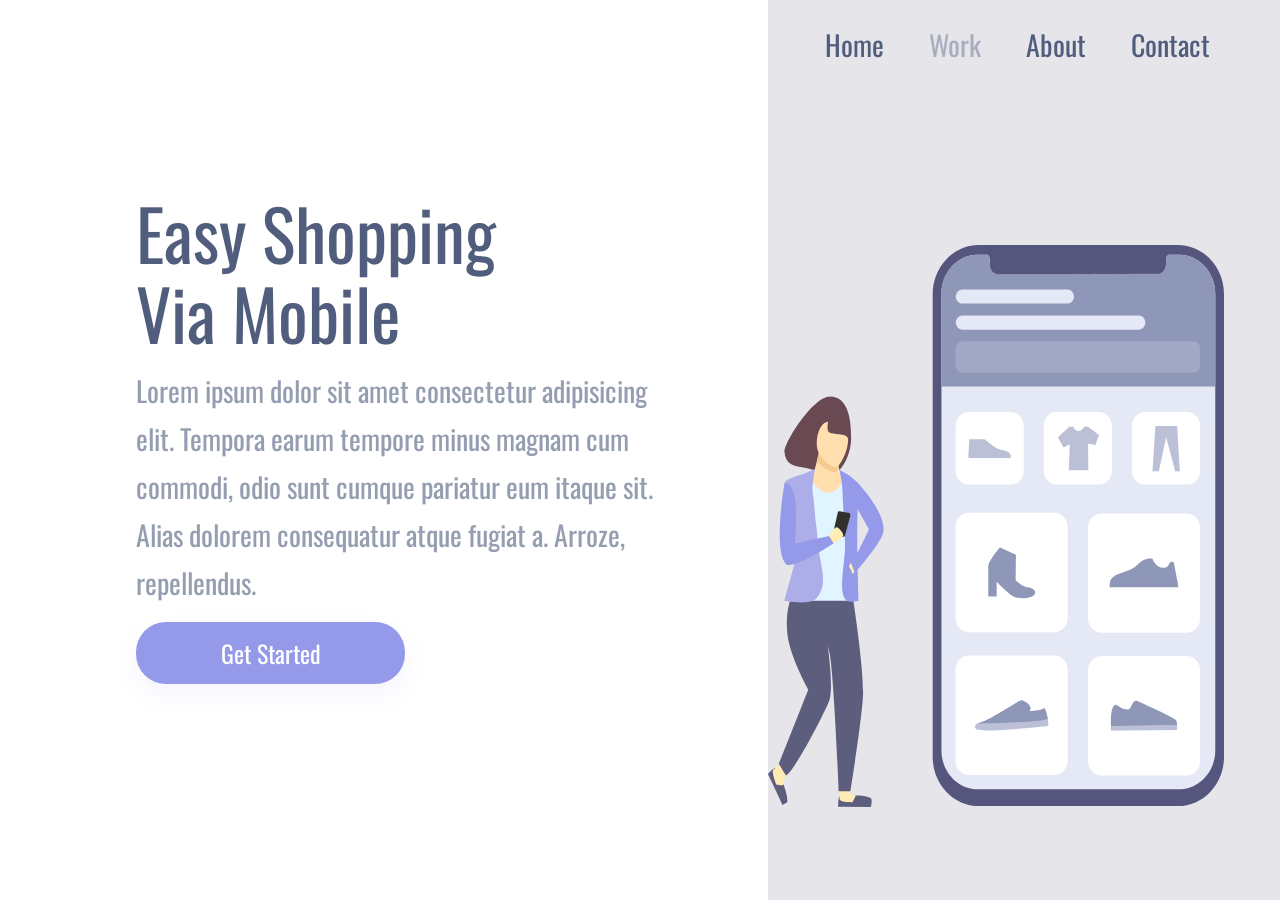
==== index.html @ 4a395b1f "mudar nome arquivo .html para index" ====
<!DOCTYPE html>
<html lang="pt-br">
<head>
    <meta charset="UTF-8">
    <meta name="viewport" content="width=device-width, initial-scale=1.0">
    <link rel="stylesheet" href="projeto.css">
    <title>Projeto Responsivo DEVCLUB</title>
</head>
<body>
    <div class="container">
        <section class="sec-left">
            <h1>Easy Shopping Via Mobile</h1>
            <p>Lorem ipsum dolor sit amet consectetur adipisicing elit. Tempora earum tempore minus magnam cum commodi, odio
            sunt cumque pariatur eum itaque sit. Alias dolorem consequatur atque fugiat a. Arroze, repellendus.</p>
            <button>Get Started</button>
        </section>
        <section class="sec-right">
            <header>
                <a href="">Home</a>
                <a href="">Work</a>
                <a href="">About</a>
                <a href="">Contact</a>
            </header>
            <img src="Illustration-3-3.svg" alt="logo">
        </section>
    </div>
</body>
</html>
---- projeto.css ----
@import url('https://fonts.googleapis.com/css2?family=Oswald:wght@200..700&display=swap');

* {
    margin: 0;
    padding: 0;
    box-sizing: border-box;
    font-family: "Oswald", sans-serif;
    text-decoration: none;
    font-weight: 400;
}

.container {
    height: 100vh;
    width: 100vw;
}

.sec-left {
    display: inline-block;
    width: 60%;
    padding-left: 136px;
    margin-top: 15%;
}


.sec-right {
    display: inline-block;
    background-color: rgba(93, 93, 125, 0.16);
    height: 100vh;
    width: 40%;
    position: absolute;
}

h1 {
    font-size: 70px;
    line-height: 80px;
    color: #505d7d;
    width: 368px;
}

p {
    font-size: 28px;
    line-height: 48px;
    color: #505d7d;
    opacity: 0.6;
    margin: 15px 0;
    width: 540px;
}

button {
    width: 269px;
    height: 62px;
    background: #9499ea;
    box-shadow: 0px 10px 24px rgba(148, 143, 234, 0.0979959);
    border: none;
    border-radius: 30px;
    color: white;
    text-align: center;
    font-size: 24px;
    line-height: 36px;
    cursor: pointer;
}

button:hover {
    opacity: .8;
}

button:active {
    opacity: .5;
}

a {
    font-size: 28px;
    line-height: 41px;
    color: #505d7d;
    margin-right: 41px;
    cursor: pointer;
}

a:nth-child(2) {
    opacity: 0.4;
}

a:hover {
    opacity: 0.4;
}

a:active {
    opacity: 0.8;
}

header {
    margin: 24px 0 0 57px;
}

img {
    width: 456px;
    height: 562px;
    position: relative;
    top: 20%;
}

@media screen and (max-width: 1100px) {
    .sec-left {
        width: 100%;
        height: 50%;
        padding: 0;
        margin: 0;
    }

    .sec-right {
        display: block;
        height: auto;
        width: 100%;
        position: static;
        padding: 40px;
    }

    img {
        position: static;
        max-width: 90%;
    }

    header {
        display: none;
    }

    h1 {
        font-size: 36px;
        line-height: 52px;
        width: auto;
        margin: 58px 50px 0 50px;
        text-align: center;
    }

    p {
        margin: 15px 40px;
        width: auto;
        text-align: center;
        font-size: 14px;
        line-height: 24px;
    }

    button {
        display: block;
        margin: 0 auto;
    }
}

@media screen and (max-width: 376px) {
    .sec-left {
        height: 55%;
    }
}
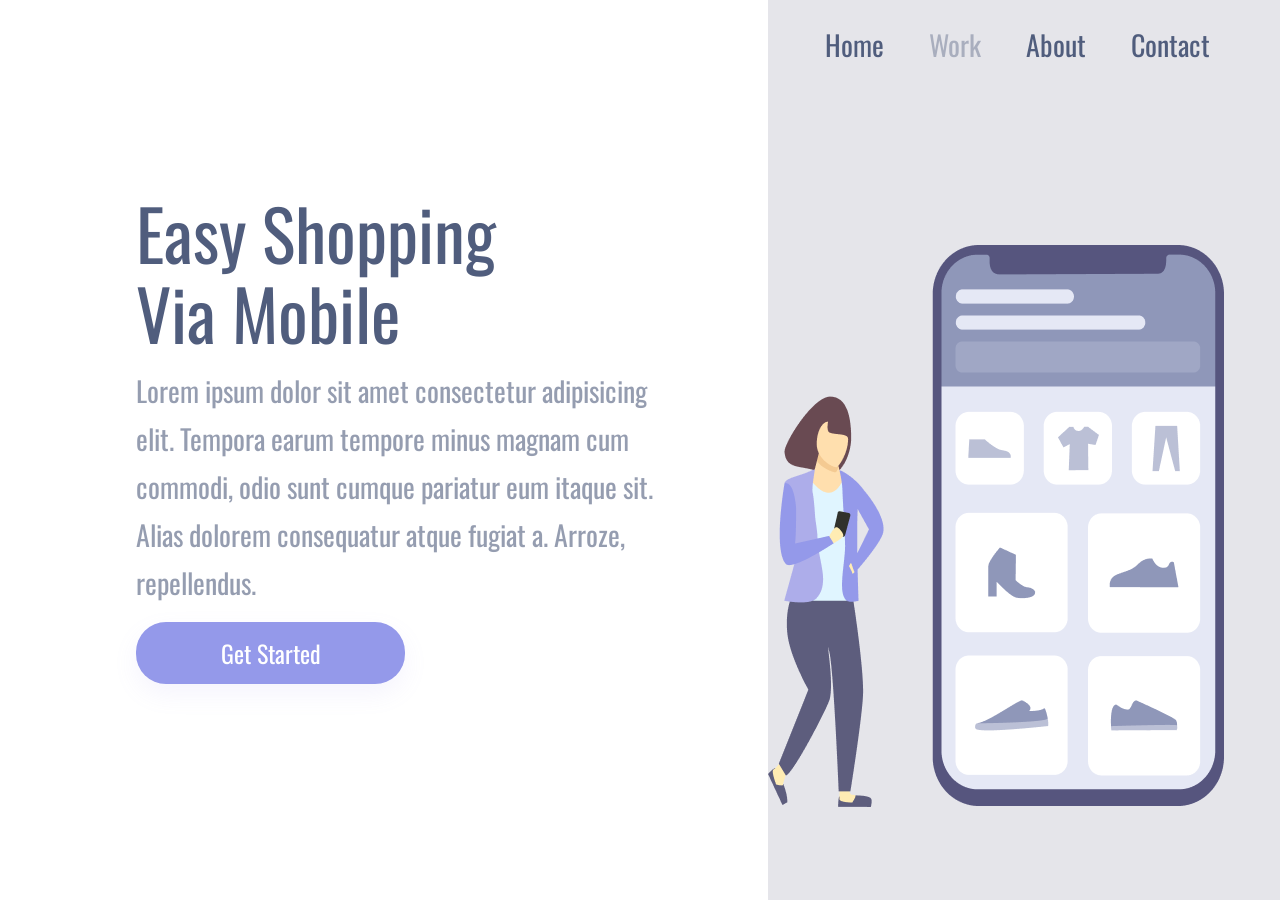
==== commit 70b7ac94: "mudando imagem logo" ====
--- a/index.html
+++ b/index.html
@@ -21,7 +21,7 @@
                 <a href="">About</a>
                 <a href="">Contact</a>
             </header>
-            <img src="Illustration-3-3.svg" alt="logo">
+            <img src="/assets/Illustration-3-3.png" alt="logo">
         </section>
     </div>
 </body>
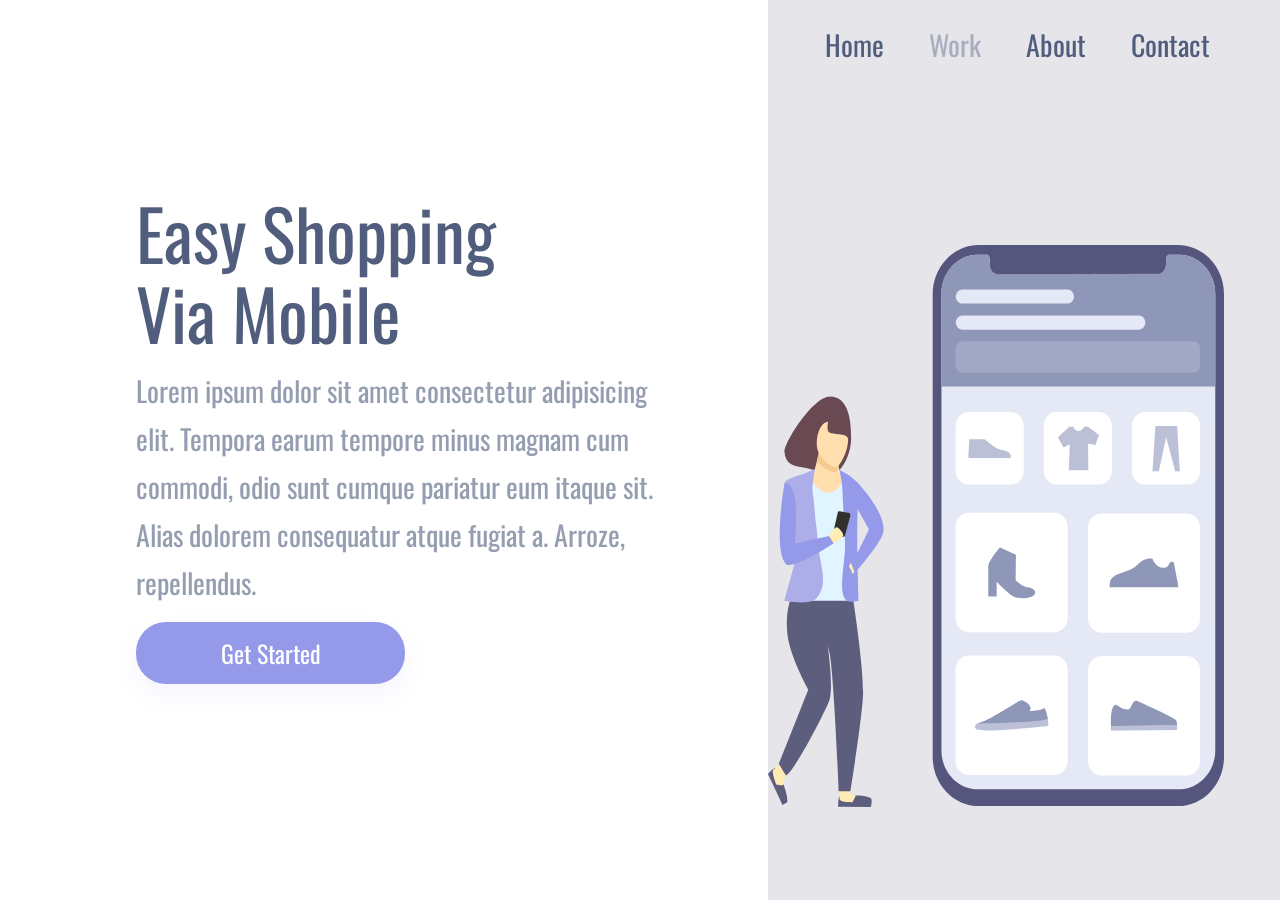
==== commit 66e93bbc: "mudando de png para img.svg" ====
--- a/index.html
+++ b/index.html
@@ -21,7 +21,7 @@
                 <a href="">About</a>
                 <a href="">Contact</a>
             </header>
-            <img src="/assets/Illustration-3-3.png" alt="logo">
+            <img src="/assets/Illustration-3-3.svg" alt="logo">
         </section>
     </div>
 </body>
